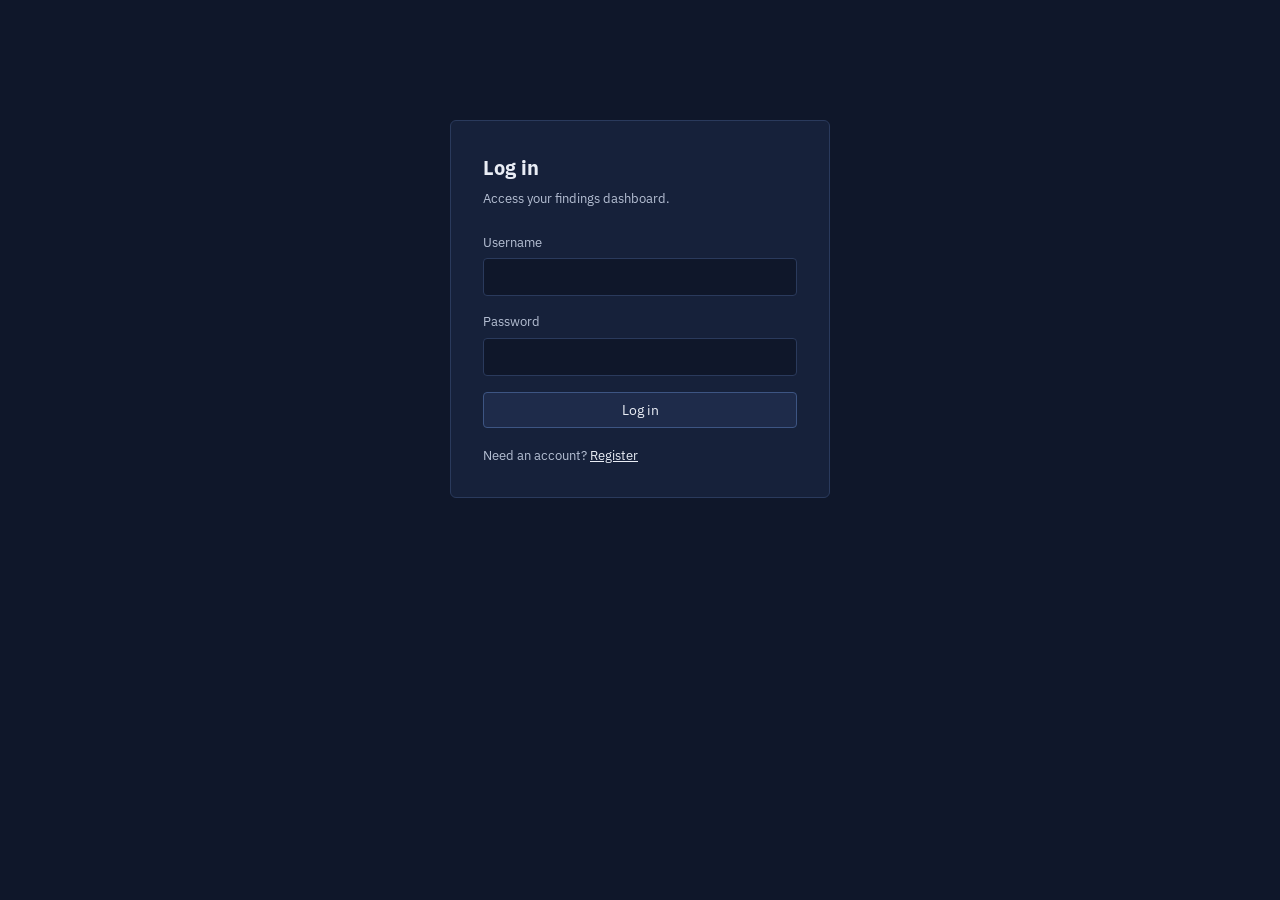
==== src/main/webapp/index.html @ 3035bae6 "Add minimal frontend dashboard; fix LocalDate serialization with jackson-datatype-jsr310" ====
<!DOCTYPE html>
<html lang="en">
<head>
<meta charset="UTF-8">
<meta name="viewport" content="width=device-width, initial-scale=1.0">
<title>VulnTrack</title>
<link rel="preconnect" href="https://fonts.googleapis.com">
<link rel="preconnect" href="https://fonts.gstatic.com" crossorigin>
<link href="https://fonts.googleapis.com/css2?family=IBM+Plex+Sans:wght@400;500;600&family=IBM+Plex+Mono:wght@500&display=swap" rel="stylesheet">
<style>
  :root {
    --navy-950: #0f172a;
    --navy-900: #16213a;
    --navy-800: #1e2b4a;
    --slate-300: #b6c0d4;
    --slate-100: #e9edf5;
    --sev-critical: #d64545;
    --sev-high: #e08a3c;
    --sev-medium: #d6b03c;
    --sev-low: #4a90c4;
    --status-open: #d64545;
    --status-remediated: #4a9d6b;
    --status-accepted: #8a8fa3;
    --border: #2a3a5c;
  }

  * { box-sizing: border-box; }

  body {
    margin: 0;
    background: var(--navy-950);
    color: var(--slate-100);
    font-family: 'IBM Plex Sans', system-ui, sans-serif;
    font-size: 15px;
    line-height: 1.5;
    min-height: 100vh;
  }

  .mono { font-family: 'IBM Plex Mono', monospace; }

  header.topbar {
    display: flex;
    align-items: center;
    justify-content: space-between;
    padding: 18px 28px;
    border-bottom: 1px solid var(--border);
  }

  .brand {
    font-weight: 600;
    font-size: 17px;
    letter-spacing: 0.01em;
  }

  .brand span { color: var(--slate-300); font-weight: 400; }

  .session-info {
    display: flex;
    align-items: center;
    gap: 14px;
    font-size: 13px;
    color: var(--slate-300);
  }

  .role-pill {
    padding: 3px 9px;
    border-radius: 3px;
    border: 1px solid var(--border);
    font-size: 12px;
  }

  button {
    font-family: inherit;
    font-size: 14px;
    cursor: pointer;
    border-radius: 4px;
    border: 1px solid var(--border);
    background: var(--navy-800);
    color: var(--slate-100);
    padding: 8px 16px;
    transition: border-color 0.15s ease;
  }

  button:hover { border-color: var(--slate-300); }
  button:focus-visible, input:focus-visible, a:focus-visible {
    outline: 2px solid var(--slate-300);
    outline-offset: 2px;
  }

  button.primary {
    background: var(--navy-800);
    border-color: #3d5583;
  }

  main { max-width: 980px; margin: 0 auto; padding: 40px 28px; }

  /* --- Auth screen --- */
  .auth-wrap {
    max-width: 380px;
    margin: 80px auto 0;
    padding: 32px;
    background: var(--navy-900);
    border: 1px solid var(--border);
    border-radius: 6px;
  }

  .auth-wrap h1 { font-size: 20px; margin: 0 0 6px; }
  .auth-wrap p.sub { color: var(--slate-300); font-size: 13px; margin: 0 0 24px; }

  label {
    display: block;
    font-size: 13px;
    color: var(--slate-300);
    margin-bottom: 6px;
  }

  input {
    width: 100%;
    padding: 9px 11px;
    margin-bottom: 16px;
    background: var(--navy-950);
    border: 1px solid var(--border);
    border-radius: 4px;
    color: var(--slate-100);
    font-family: inherit;
    font-size: 14px;
  }

  .auth-toggle {
    margin-top: 18px;
    font-size: 13px;
    color: var(--slate-300);
  }

  .auth-toggle a { color: var(--slate-100); cursor: pointer; text-decoration: underline; }

  .error-msg {
    background: rgba(214, 69, 69, 0.12);
    border: 1px solid rgba(214, 69, 69, 0.4);
    color: #f0a8a8;
    padding: 9px 12px;
    border-radius: 4px;
    font-size: 13px;
    margin-bottom: 16px;
  }

  /* --- Dashboard --- */
  .dash-head {
    display: flex;
    align-items: baseline;
    justify-content: space-between;
    margin-bottom: 20px;
  }

  .dash-head h1 { font-size: 19px; margin: 0; }
  .dash-head .count { color: var(--slate-300); font-size: 13px; }

  table { width: 100%; border-collapse: collapse; }

  th {
    text-align: left;
    font-weight: 500;
    font-size: 12px;
    color: var(--slate-300);
    padding: 0 12px 10px;
    border-bottom: 1px solid var(--border);
  }

  td {
    padding: 13px 12px;
    border-bottom: 1px solid var(--border);
    font-size: 14px;
    vertical-align: middle;
  }

  tr:last-child td { border-bottom: none; }

  .badge {
    display: inline-block;
    padding: 2px 9px;
    border-radius: 3px;
    font-size: 12px;
    font-weight: 500;
    border: 1px solid transparent;
  }

  .sev-CRITICAL, .sev-critical { background: rgba(214,69,69,0.15); color: var(--sev-critical); border-color: rgba(214,69,69,0.35); }
  .sev-HIGH, .sev-high { background: rgba(224,138,60,0.15); color: var(--sev-high); border-color: rgba(224,138,60,0.35); }
  .sev-MEDIUM, .sev-medium { background: rgba(214,176,60,0.15); color: var(--sev-medium); border-color: rgba(214,176,60,0.35); }
  .sev-LOW, .sev-low { background: rgba(74,144,196,0.15); color: var(--sev-low); border-color: rgba(74,144,196,0.35); }

  .st-OPEN { color: var(--status-open); }
  .st-REMEDIATED { color: var(--status-remediated); }
  .st-ACCEPTED_RISK, .st-ACCEPTED { color: var(--status-accepted); }

  .empty-state {
    text-align: center;
    padding: 60px 20px;
    color: var(--slate-300);
    border: 1px dashed var(--border);
    border-radius: 6px;
  }

  .empty-state p:first-child { color: var(--slate-100); font-size: 15px; margin-bottom: 6px; }

  [hidden] { display: none !important; }
</style>
</head>
<body>

<header class="topbar" id="topbar" hidden>
  <div class="brand">VulnTrack <span>/ asset &amp; vulnerability tracker</span></div>
  <div class="session-info">
    <span id="userLabel"></span>
    <span class="role-pill" id="roleLabel"></span>
    <button id="logoutBtn">Log out</button>
  </div>
</header>

<main>
  <!-- Auth screen -->
  <div class="auth-wrap" id="authScreen">
    <h1 id="authTitle">Log in</h1>
    <p class="sub" id="authSub">Access your findings dashboard.</p>

    <div class="error-msg" id="authError" hidden></div>

    <form id="authForm">
      <label for="username">Username</label>
      <input type="text" id="username" autocomplete="username" required>

      <label for="password">Password</label>
      <input type="password" id="password" autocomplete="current-password" required>

      <button type="submit" class="primary" id="authSubmit" style="width:100%">Log in</button>
    </form>

    <div class="auth-toggle" id="authToggle">
      Need an account? <a id="toggleLink">Register</a>
    </div>
  </div>

  <!-- Dashboard -->
  <div id="dashboard" hidden>
    <div class="dash-head">
      <h1>Findings</h1>
      <span class="count" id="findingsCount"></span>
    </div>
    <div id="findingsContainer"></div>
  </div>
</main>

<script>
  const API = '/vulntrack/api';
  let token = sessionStorage.getItem('vulntrack_token');
  let mode = 'login'; // or 'register'

  const authScreen = document.getElementById('authScreen');
  const dashboard = document.getElementById('dashboard');
  const topbar = document.getElementById('topbar');
  const authForm = document.getElementById('authForm');
  const authError = document.getElementById('authError');
  const authTitle = document.getElementById('authTitle');
  const authSub = document.getElementById('authSub');
  const authSubmit = document.getElementById('authSubmit');
  const toggleLink = document.getElementById('toggleLink');
  const authToggle = document.getElementById('authToggle');

  function decodeRole(jwt) {
    try {
      const payload = JSON.parse(atob(jwt.split('.')[1]));
      return { username: payload.sub, role: payload.role };
    } catch (e) {
      return { username: '', role: '' };
    }
  }

  function showError(msg) {
    authError.textContent = msg;
    authError.hidden = false;
  }

  function setMode(next) {
    mode = next;
    authError.hidden = true;
    authForm.reset();
    if (mode === 'login') {
      authTitle.textContent = 'Log in';
      authSub.textContent = 'Access your findings dashboard.';
      authSubmit.textContent = 'Log in';
      authToggle.innerHTML = 'Need an account? <a id="toggleLink">Register</a>';
    } else {
      authTitle.textContent = 'Register';
      authSub.textContent = 'Create an analyst account.';
      authSubmit.textContent = 'Create account';
      authToggle.innerHTML = 'Already have an account? <a id="toggleLink">Log in</a>';
    }
    document.getElementById('toggleLink').addEventListener('click', () => setMode(mode === 'login' ? 'register' : 'login'));
  }
  toggleLink.addEventListener('click', () => setMode('register'));

  authForm.addEventListener('submit', async (e) => {
    e.preventDefault();
    authError.hidden = true;
    const username = document.getElementById('username').value.trim();
    const password = document.getElementById('password').value;

    try {
      if (mode === 'register') {
        const res = await fetch(`${API}/auth/register`, {
          method: 'POST',
          headers: { 'Content-Type': 'application/json' },
          body: JSON.stringify({ username, password, role: 'ANALYST' })
        });
        if (!res.ok) { showError('Could not create that account. Try a different username.'); return; }
        setMode('login');
        showError('Account created — log in below.');
        authError.style.color = '#a8d0b8';
        return;
      }

      const res = await fetch(`${API}/auth/login`, {
        method: 'POST',
        headers: { 'Content-Type': 'application/json' },
        body: JSON.stringify({ username, password })
      });
      if (!res.ok) { showError('Incorrect username or password.'); return; }
      const data = await res.json();
      token = data.token;
      sessionStorage.setItem('vulntrack_token', token);
      enterDashboard();
    } catch (err) {
      showError('Could not reach the server. Is the API running?');
    }
  });

  document.getElementById('logoutBtn').addEventListener('click', () => {
    sessionStorage.removeItem('vulntrack_token');
    token = null;
    dashboard.hidden = true;
    topbar.hidden = true;
    authScreen.hidden = false;
    setMode('login');
  });

  function severityBadge(sev) {
    if (!sev) return '';
    return `<span class="badge sev-${sev}">${sev}</span>`;
  }

  function statusLabel(st) {
    if (!st) return '';
    return `<span class="st-${st}">${st.replace('_', ' ')}</span>`;
  }

  async function loadFindings() {
    const container = document.getElementById('findingsContainer');
    const countEl = document.getElementById('findingsCount');
    try {
      const res = await fetch(`${API}/findings`, {
        headers: { 'Authorization': `Bearer ${token}` }
      });
      if (res.status === 401) { logoutSilently(); return; }
      const findings = await res.json();
      countEl.textContent = `${findings.length} total`;

      if (findings.length === 0) {
        container.innerHTML = `
          <div class="empty-state">
            <p>No findings yet</p>
            <p>Findings created via the API will appear here.</p>
          </div>`;
        return;
      }

      const rows = findings.map(f => `
        <tr>
          <td>${f.asset ? f.asset.hostname : '—'}</td>
          <td class="mono">${f.vulnerability ? f.vulnerability.cveId : '—'}</td>
          <td>${severityBadge(f.vulnerability ? f.vulnerability.severity : null)}</td>
          <td>${statusLabel(f.status)}</td>
          <td>${f.remediationDeadline || '—'}</td>
          <td>${f.assignedUser ? f.assignedUser.username : 'Unassigned'}</td>
        </tr>
      `).join('');

      container.innerHTML = `
        <table>
          <thead>
            <tr>
              <th>Asset</th>
              <th>CVE</th>
              <th>Severity</th>
              <th>Status</th>
              <th>Deadline</th>
              <th>Assigned to</th>
            </tr>
          </thead>
          <tbody>${rows}</tbody>
        </table>`;
    } catch (err) {
      container.innerHTML = `<div class="empty-state"><p>Could not load findings</p><p>Check that the API is reachable.</p></div>`;
    }
  }

  function logoutSilently() {
    sessionStorage.removeItem('vulntrack_token');
    token = null;
    dashboard.hidden = true;
    topbar.hidden = true;
    authScreen.hidden = false;
    setMode('login');
  }

  function enterDashboard() {
    const { username, role } = decodeRole(token);
    document.getElementById('userLabel').textContent = username;
    document.getElementById('roleLabel').textContent = role;
    authScreen.hidden = true;
    topbar.hidden = false;
    dashboard.hidden = false;
    loadFindings();
  }

  setMode('login');
  if (token) enterDashboard();
</script>

</body>
</html>
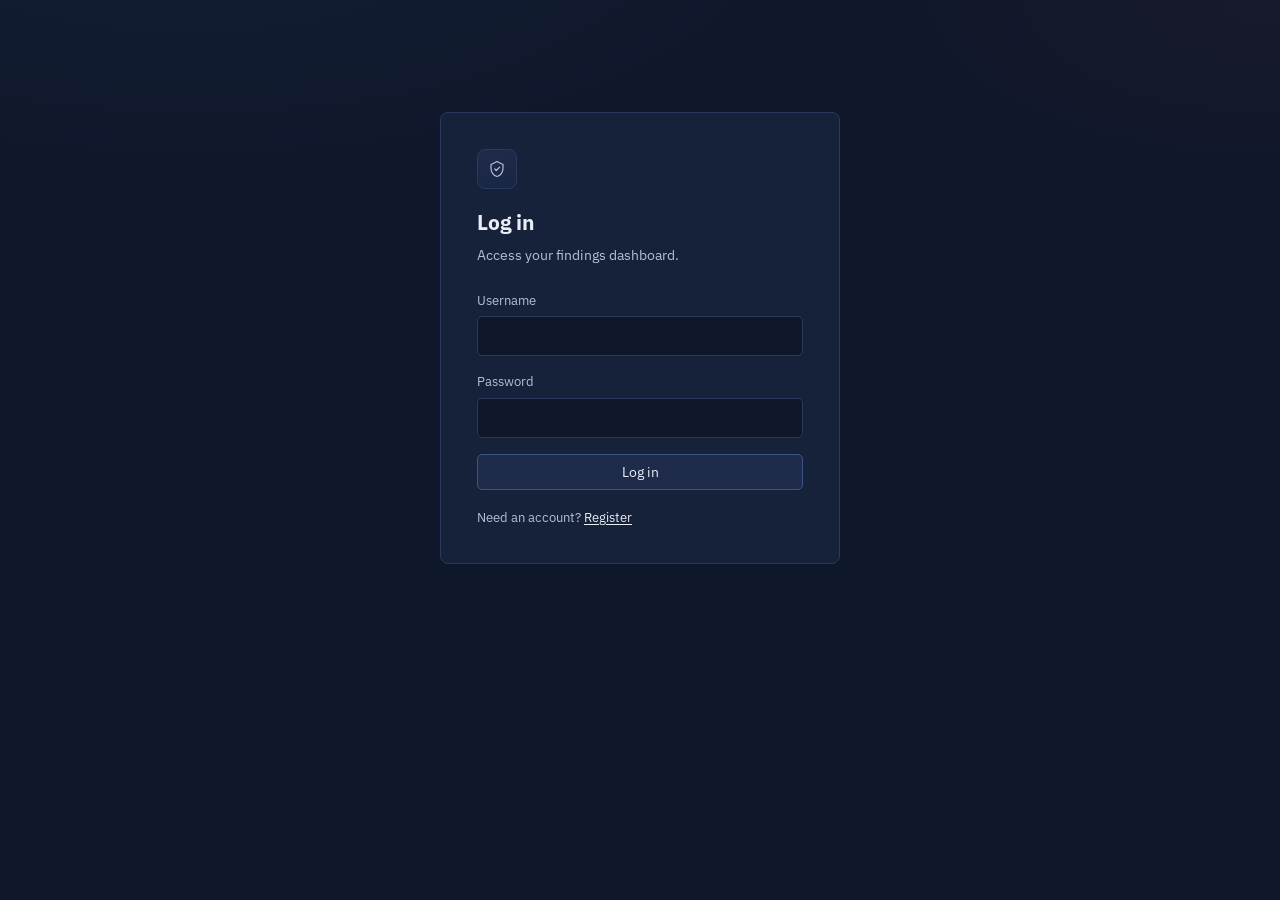
==== commit f77ec761: "Polish frontend: severity stats, sortable table, skeleton loading, refined auth screen" ====
--- a/src/main/webapp/index.html
+++ b/src/main/webapp/index.html
@@ -6,34 +6,45 @@
 <title>VulnTrack</title>
 <link rel="preconnect" href="https://fonts.googleapis.com">
 <link rel="preconnect" href="https://fonts.gstatic.com" crossorigin>
-<link href="https://fonts.googleapis.com/css2?family=IBM+Plex+Sans:wght@400;500;600&family=IBM+Plex+Mono:wght@500&display=swap" rel="stylesheet">
+<link href="https://fonts.googleapis.com/css2?family=IBM+Plex+Sans:wght@400;500;600;700&family=IBM+Plex+Mono:wght@500&display=swap" rel="stylesheet">
 <style>
   :root {
     --navy-950: #0f172a;
     --navy-900: #16213a;
+    --navy-850: #192544;
     --navy-800: #1e2b4a;
     --slate-300: #b6c0d4;
     --slate-100: #e9edf5;
-    --sev-critical: #d64545;
+    --sev-critical: #e0555a;
     --sev-high: #e08a3c;
     --sev-medium: #d6b03c;
     --sev-low: #4a90c4;
-    --status-open: #d64545;
+    --status-open: #e0555a;
     --status-remediated: #4a9d6b;
     --status-accepted: #8a8fa3;
     --border: #2a3a5c;
+    --border-soft: #22304f;
+    --focus: #6ea8e0;
   }
 
   * { box-sizing: border-box; }
+
+  @media (prefers-reduced-motion: reduce) {
+    *, *::before, *::after { animation-duration: 0.001ms !important; transition-duration: 0.001ms !important; }
+  }
 
   body {
     margin: 0;
     background: var(--navy-950);
+    background-image:
+      radial-gradient(1200px 500px at 15% -10%, rgba(74,144,196,0.06), transparent 60%),
+      radial-gradient(900px 400px at 100% 0%, rgba(224,85,90,0.04), transparent 55%);
     color: var(--slate-100);
     font-family: 'IBM Plex Sans', system-ui, sans-serif;
     font-size: 15px;
     line-height: 1.5;
     min-height: 100vh;
+    -webkit-font-smoothing: antialiased;
   }
 
   .mono { font-family: 'IBM Plex Mono', monospace; }
@@ -42,118 +53,160 @@
     display: flex;
     align-items: center;
     justify-content: space-between;
-    padding: 18px 28px;
-    border-bottom: 1px solid var(--border);
-  }
-
-  .brand {
-    font-weight: 600;
-    font-size: 17px;
-    letter-spacing: 0.01em;
-  }
-
-  .brand span { color: var(--slate-300); font-weight: 400; }
-
-  .session-info {
-    display: flex;
-    align-items: center;
-    gap: 14px;
-    font-size: 13px;
-    color: var(--slate-300);
-  }
+    padding: 16px 28px;
+    border-bottom: 1px solid var(--border-soft);
+    backdrop-filter: blur(6px);
+  }
+
+  .brand { display: flex; align-items: center; gap: 10px; }
+  .brand-mark {
+    width: 26px; height: 26px;
+    display: flex; align-items: center; justify-content: center;
+    border-radius: 6px;
+    background: linear-gradient(160deg, var(--navy-800), var(--navy-850));
+    border: 1px solid var(--border);
+  }
+  .brand-name { font-weight: 700; font-size: 16px; letter-spacing: -0.01em; }
+  .brand-sub { color: var(--slate-300); font-weight: 400; font-size: 13px; margin-left: 8px; }
+
+  .session-info { display: flex; align-items: center; gap: 14px; font-size: 13px; color: var(--slate-300); }
 
   .role-pill {
     padding: 3px 9px;
     border-radius: 3px;
     border: 1px solid var(--border);
-    font-size: 12px;
+    font-size: 11.5px;
+    letter-spacing: 0.02em;
+    color: var(--slate-300);
   }
 
   button {
     font-family: inherit;
     font-size: 14px;
     cursor: pointer;
-    border-radius: 4px;
+    border-radius: 5px;
     border: 1px solid var(--border);
     background: var(--navy-800);
     color: var(--slate-100);
     padding: 8px 16px;
-    transition: border-color 0.15s ease;
-  }
-
-  button:hover { border-color: var(--slate-300); }
-  button:focus-visible, input:focus-visible, a:focus-visible {
-    outline: 2px solid var(--slate-300);
+    transition: border-color 0.15s ease, transform 0.08s ease, background 0.15s ease;
+  }
+
+  button:hover { border-color: #3d5583; background: var(--navy-850); }
+  button:active { transform: scale(0.98); }
+  button:disabled { opacity: 0.55; cursor: default; transform: none; }
+
+  button:focus-visible, input:focus-visible, a:focus-visible, th.sortable:focus-visible {
+    outline: 2px solid var(--focus);
     outline-offset: 2px;
   }
 
-  button.primary {
-    background: var(--navy-800);
-    border-color: #3d5583;
-  }
-
-  main { max-width: 980px; margin: 0 auto; padding: 40px 28px; }
+  button.primary { background: var(--navy-800); border-color: #3d5583; }
+  button.icon-btn {
+    padding: 7px 10px;
+    display: inline-flex;
+    align-items: center;
+    gap: 6px;
+  }
+
+  main { max-width: 1040px; margin: 0 auto; padding: 40px 28px 80px; }
 
   /* --- Auth screen --- */
   .auth-wrap {
-    max-width: 380px;
-    margin: 80px auto 0;
-    padding: 32px;
+    max-width: 400px;
+    margin: 72px auto 0;
+    padding: 36px;
     background: var(--navy-900);
     border: 1px solid var(--border);
-    border-radius: 6px;
-  }
-
-  .auth-wrap h1 { font-size: 20px; margin: 0 0 6px; }
-  .auth-wrap p.sub { color: var(--slate-300); font-size: 13px; margin: 0 0 24px; }
-
-  label {
-    display: block;
-    font-size: 13px;
-    color: var(--slate-300);
-    margin-bottom: 6px;
-  }
+    border-radius: 8px;
+    animation: rise-in 0.4s ease both;
+  }
+
+  @keyframes rise-in {
+    from { opacity: 0; transform: translateY(8px); }
+    to { opacity: 1; transform: translateY(0); }
+  }
+
+  .auth-icon {
+    width: 40px; height: 40px;
+    border-radius: 8px;
+    background: linear-gradient(160deg, var(--navy-800), var(--navy-850));
+    border: 1px solid var(--border);
+    display: flex; align-items: center; justify-content: center;
+    margin-bottom: 18px;
+  }
+
+  .auth-wrap h1 { font-size: 21px; margin: 0 0 6px; letter-spacing: -0.01em; }
+  .auth-wrap p.sub { color: var(--slate-300); font-size: 13.5px; margin: 0 0 26px; }
+
+  label { display: block; font-size: 13px; color: var(--slate-300); margin-bottom: 6px; }
 
   input {
     width: 100%;
-    padding: 9px 11px;
+    padding: 10px 12px;
     margin-bottom: 16px;
     background: var(--navy-950);
     border: 1px solid var(--border);
-    border-radius: 4px;
+    border-radius: 5px;
     color: var(--slate-100);
     font-family: inherit;
     font-size: 14px;
-  }
-
-  .auth-toggle {
-    margin-top: 18px;
-    font-size: 13px;
-    color: var(--slate-300);
-  }
-
-  .auth-toggle a { color: var(--slate-100); cursor: pointer; text-decoration: underline; }
-
-  .error-msg {
-    background: rgba(214, 69, 69, 0.12);
-    border: 1px solid rgba(214, 69, 69, 0.4);
-    color: #f0a8a8;
-    padding: 9px 12px;
-    border-radius: 4px;
+    transition: border-color 0.15s ease;
+  }
+  input:focus { border-color: var(--focus); outline: none; }
+
+  .auth-toggle { margin-top: 18px; font-size: 13px; color: var(--slate-300); }
+  .auth-toggle a { color: var(--slate-100); cursor: pointer; text-decoration: underline; text-underline-offset: 2px; }
+
+  .banner {
+    padding: 10px 13px;
+    border-radius: 5px;
     font-size: 13px;
     margin-bottom: 16px;
-  }
+    border: 1px solid transparent;
+  }
+  .banner.error { background: rgba(224,85,90,0.1); border-color: rgba(224,85,90,0.35); color: #f2a5a8; }
+  .banner.success { background: rgba(74,157,107,0.1); border-color: rgba(74,157,107,0.35); color: #a8d6b8; }
 
   /* --- Dashboard --- */
+  #dashboard { animation: rise-in 0.35s ease both; }
+
   .dash-head {
     display: flex;
-    align-items: baseline;
+    align-items: flex-end;
     justify-content: space-between;
-    margin-bottom: 20px;
-  }
-
-  .dash-head h1 { font-size: 19px; margin: 0; }
-  .dash-head .count { color: var(--slate-300); font-size: 13px; }
+    margin-bottom: 22px;
+    flex-wrap: wrap;
+    gap: 12px;
+  }
+  .dash-head h1 { font-size: 20px; margin: 0; letter-spacing: -0.01em; }
+  .dash-head .sub { color: var(--slate-300); font-size: 13px; margin-top: 3px; }
+  .dash-actions { display: flex; align-items: center; gap: 10px; }
+  .last-updated { font-size: 12px; color: var(--slate-300); }
+
+  /* Stats row */
+  .stats-row {
+    display: grid;
+    grid-template-columns: repeat(5, 1fr);
+    gap: 10px;
+    margin-bottom: 24px;
+  }
+  @media (max-width: 720px) {
+    .stats-row { grid-template-columns: repeat(2, 1fr); }
+  }
+  .stat-card {
+    background: var(--navy-900);
+    border: 1px solid var(--border-soft);
+    border-radius: 7px;
+    padding: 14px 16px;
+  }
+  .stat-card .num { font-size: 22px; font-weight: 700; letter-spacing: -0.01em; line-height: 1; }
+  .stat-card .lbl { font-size: 12px; color: var(--slate-300); margin-top: 6px; }
+  .stat-card.stat-total .num { color: var(--slate-100); }
+  .stat-card.stat-critical .num { color: var(--sev-critical); }
+  .stat-card.stat-high .num { color: var(--sev-high); }
+  .stat-card.stat-medium .num { color: var(--sev-medium); }
+  .stat-card.stat-low .num { color: var(--sev-low); }
 
   table { width: 100%; border-collapse: collapse; }
 
@@ -164,44 +217,64 @@
     color: var(--slate-300);
     padding: 0 12px 10px;
     border-bottom: 1px solid var(--border);
-  }
+    user-select: none;
+  }
+  th.sortable { cursor: pointer; }
+  th.sortable:hover { color: var(--slate-100); }
+  th .sort-arrow { margin-left: 4px; opacity: 0.6; font-size: 10px; }
 
   td {
     padding: 13px 12px;
-    border-bottom: 1px solid var(--border);
+    border-bottom: 1px solid var(--border-soft);
     font-size: 14px;
     vertical-align: middle;
   }
-
   tr:last-child td { border-bottom: none; }
+  tbody tr { transition: background 0.12s ease; }
+  tbody tr:hover { background: rgba(255,255,255,0.02); }
 
   .badge {
     display: inline-block;
     padding: 2px 9px;
     border-radius: 3px;
-    font-size: 12px;
-    font-weight: 500;
+    font-size: 11.5px;
+    font-weight: 600;
+    letter-spacing: 0.02em;
     border: 1px solid transparent;
   }
 
-  .sev-CRITICAL, .sev-critical { background: rgba(214,69,69,0.15); color: var(--sev-critical); border-color: rgba(214,69,69,0.35); }
-  .sev-HIGH, .sev-high { background: rgba(224,138,60,0.15); color: var(--sev-high); border-color: rgba(224,138,60,0.35); }
-  .sev-MEDIUM, .sev-medium { background: rgba(214,176,60,0.15); color: var(--sev-medium); border-color: rgba(214,176,60,0.35); }
-  .sev-LOW, .sev-low { background: rgba(74,144,196,0.15); color: var(--sev-low); border-color: rgba(74,144,196,0.35); }
-
-  .st-OPEN { color: var(--status-open); }
-  .st-REMEDIATED { color: var(--status-remediated); }
-  .st-ACCEPTED_RISK, .st-ACCEPTED { color: var(--status-accepted); }
+  .sev-CRITICAL, .sev-critical { background: rgba(224,85,90,0.14); color: var(--sev-critical); border-color: rgba(224,85,90,0.3); }
+  .sev-HIGH, .sev-high { background: rgba(224,138,60,0.14); color: var(--sev-high); border-color: rgba(224,138,60,0.3); }
+  .sev-MEDIUM, .sev-medium { background: rgba(214,176,60,0.14); color: var(--sev-medium); border-color: rgba(214,176,60,0.3); }
+  .sev-LOW, .sev-low { background: rgba(74,144,196,0.14); color: var(--sev-low); border-color: rgba(74,144,196,0.3); }
+
+  .st-OPEN { color: var(--status-open); font-weight: 500; }
+  .st-REMEDIATED { color: var(--status-remediated); font-weight: 500; }
+  .st-ACCEPTED_RISK, .st-ACCEPTED { color: var(--status-accepted); font-weight: 500; }
 
   .empty-state {
     text-align: center;
-    padding: 60px 20px;
+    padding: 64px 20px;
     color: var(--slate-300);
     border: 1px dashed var(--border);
-    border-radius: 6px;
-  }
-
-  .empty-state p:first-child { color: var(--slate-100); font-size: 15px; margin-bottom: 6px; }
+    border-radius: 8px;
+  }
+  .empty-state .glyph { font-size: 22px; margin-bottom: 10px; opacity: 0.6; }
+  .empty-state p:first-of-type { color: var(--slate-100); font-size: 15px; margin-bottom: 6px; font-weight: 500; }
+
+  /* Skeleton loading */
+  .skeleton-row td { padding: 14px 12px; }
+  .skeleton-bar {
+    height: 14px;
+    border-radius: 4px;
+    background: linear-gradient(90deg, var(--navy-850) 0%, var(--navy-800) 50%, var(--navy-850) 100%);
+    background-size: 200% 100%;
+    animation: shimmer 1.4s ease-in-out infinite;
+  }
+  @keyframes shimmer {
+    0% { background-position: 200% 0; }
+    100% { background-position: -200% 0; }
+  }
 
   [hidden] { display: none !important; }
 </style>
@@ -209,7 +282,16 @@
 <body>
 
 <header class="topbar" id="topbar" hidden>
-  <div class="brand">VulnTrack <span>/ asset &amp; vulnerability tracker</span></div>
+  <div class="brand">
+    <div class="brand-mark">
+      <svg width="14" height="14" viewBox="0 0 24 24" fill="none" xmlns="http://www.w3.org/2000/svg">
+        <path d="M12 2L4 6V11C4 16.5 7.4 21.2 12 22C16.6 21.2 20 16.5 20 11V6L12 2Z" stroke="#b6c0d4" stroke-width="1.6" stroke-linejoin="round"/>
+        <path d="M9 12L11 14L15.5 9.5" stroke="#b6c0d4" stroke-width="1.6" stroke-linecap="round" stroke-linejoin="round"/>
+      </svg>
+    </div>
+    <span class="brand-name">VulnTrack</span>
+    <span class="brand-sub">asset &amp; vulnerability tracker</span>
+  </div>
   <div class="session-info">
     <span id="userLabel"></span>
     <span class="role-pill" id="roleLabel"></span>
@@ -220,10 +302,16 @@
 <main>
   <!-- Auth screen -->
   <div class="auth-wrap" id="authScreen">
+    <div class="auth-icon">
+      <svg width="18" height="18" viewBox="0 0 24 24" fill="none" xmlns="http://www.w3.org/2000/svg">
+        <path d="M12 2L4 6V11C4 16.5 7.4 21.2 12 22C16.6 21.2 20 16.5 20 11V6L12 2Z" stroke="#b6c0d4" stroke-width="1.6" stroke-linejoin="round"/>
+        <path d="M9 12L11 14L15.5 9.5" stroke="#b6c0d4" stroke-width="1.6" stroke-linecap="round" stroke-linejoin="round"/>
+      </svg>
+    </div>
     <h1 id="authTitle">Log in</h1>
     <p class="sub" id="authSub">Access your findings dashboard.</p>
 
-    <div class="error-msg" id="authError" hidden></div>
+    <div class="banner error" id="authError" hidden></div>
 
     <form id="authForm">
       <label for="username">Username</label>
@@ -243,9 +331,47 @@
   <!-- Dashboard -->
   <div id="dashboard" hidden>
     <div class="dash-head">
-      <h1>Findings</h1>
-      <span class="count" id="findingsCount"></span>
+      <div>
+        <h1>Findings</h1>
+        <div class="sub" id="findingsSub">Open vulnerabilities across tracked assets</div>
+      </div>
+      <div class="dash-actions">
+        <span class="last-updated" id="lastUpdated"></span>
+        <button class="icon-btn" id="refreshBtn" title="Refresh">
+          <svg width="14" height="14" viewBox="0 0 24 24" fill="none" xmlns="http://www.w3.org/2000/svg">
+            <path d="M4 4V9H9" stroke="currentColor" stroke-width="1.8" stroke-linecap="round" stroke-linejoin="round"/>
+            <path d="M20 20V15H15" stroke="currentColor" stroke-width="1.8" stroke-linecap="round" stroke-linejoin="round"/>
+            <path d="M5.5 9C6.9 6 9.7 4 13 4C17.4 4 21 7.6 21 12" stroke="currentColor" stroke-width="1.8" stroke-linecap="round"/>
+            <path d="M18.5 15C17.1 18 14.3 20 11 20C6.6 20 3 16.4 3 12" stroke="currentColor" stroke-width="1.8" stroke-linecap="round"/>
+          </svg>
+          Refresh
+        </button>
+      </div>
     </div>
+
+    <div class="stats-row" id="statsRow" hidden>
+      <div class="stat-card stat-total">
+        <div class="num" id="statTotal">0</div>
+        <div class="lbl">Total findings</div>
+      </div>
+      <div class="stat-card stat-critical">
+        <div class="num" id="statCritical">0</div>
+        <div class="lbl">Critical</div>
+      </div>
+      <div class="stat-card stat-high">
+        <div class="num" id="statHigh">0</div>
+        <div class="lbl">High</div>
+      </div>
+      <div class="stat-card stat-medium">
+        <div class="num" id="statMedium">0</div>
+        <div class="lbl">Medium</div>
+      </div>
+      <div class="stat-card stat-low">
+        <div class="num" id="statLow">0</div>
+        <div class="lbl">Low</div>
+      </div>
+    </div>
+
     <div id="findingsContainer"></div>
   </div>
 </main>
@@ -253,7 +379,10 @@
 <script>
   const API = '/vulntrack/api';
   let token = sessionStorage.getItem('vulntrack_token');
-  let mode = 'login'; // or 'register'
+  let mode = 'login';
+  let currentFindings = [];
+  let sortKey = null;
+  let sortDir = 1;
 
   const authScreen = document.getElementById('authScreen');
   const dashboard = document.getElementById('dashboard');
@@ -263,8 +392,8 @@
   const authTitle = document.getElementById('authTitle');
   const authSub = document.getElementById('authSub');
   const authSubmit = document.getElementById('authSubmit');
-  const toggleLink = document.getElementById('toggleLink');
   const authToggle = document.getElementById('authToggle');
+  const statsRow = document.getElementById('statsRow');
 
   function decodeRole(jwt) {
     try {
@@ -275,8 +404,9 @@
     }
   }
 
-  function showError(msg) {
+  function showBanner(msg, type) {
     authError.textContent = msg;
+    authError.className = 'banner ' + (type || 'error');
     authError.hidden = false;
   }
 
@@ -297,13 +427,14 @@
     }
     document.getElementById('toggleLink').addEventListener('click', () => setMode(mode === 'login' ? 'register' : 'login'));
   }
-  toggleLink.addEventListener('click', () => setMode('register'));
+  document.getElementById('toggleLink').addEventListener('click', () => setMode('register'));
 
   authForm.addEventListener('submit', async (e) => {
     e.preventDefault();
     authError.hidden = true;
     const username = document.getElementById('username').value.trim();
     const password = document.getElementById('password').value;
+    authSubmit.disabled = true;
 
     try {
       if (mode === 'register') {
@@ -312,10 +443,10 @@
           headers: { 'Content-Type': 'application/json' },
           body: JSON.stringify({ username, password, role: 'ANALYST' })
         });
-        if (!res.ok) { showError('Could not create that account. Try a different username.'); return; }
+        if (!res.ok) { showBanner('Could not create that account. Try a different username.', 'error'); authSubmit.disabled = false; return; }
         setMode('login');
-        showError('Account created — log in below.');
-        authError.style.color = '#a8d0b8';
+        showBanner('Account created — log in below.', 'success');
+        authSubmit.disabled = false;
         return;
       }
 
@@ -324,24 +455,19 @@
         headers: { 'Content-Type': 'application/json' },
         body: JSON.stringify({ username, password })
       });
-      if (!res.ok) { showError('Incorrect username or password.'); return; }
+      if (!res.ok) { showBanner('Incorrect username or password.', 'error'); authSubmit.disabled = false; return; }
       const data = await res.json();
       token = data.token;
       sessionStorage.setItem('vulntrack_token', token);
       enterDashboard();
     } catch (err) {
-      showError('Could not reach the server. Is the API running?');
+      showBanner('Could not reach the server. Is the API running?', 'error');
+      authSubmit.disabled = false;
     }
   });
 
-  document.getElementById('logoutBtn').addEventListener('click', () => {
-    sessionStorage.removeItem('vulntrack_token');
-    token = null;
-    dashboard.hidden = true;
-    topbar.hidden = true;
-    authScreen.hidden = false;
-    setMode('login');
-  });
+  document.getElementById('logoutBtn').addEventListener('click', logoutSilently);
+  document.getElementById('refreshBtn').addEventListener('click', () => loadFindings());
 
   function severityBadge(sev) {
     if (!sev) return '';
@@ -353,53 +479,137 @@
     return `<span class="st-${st}">${st.replace('_', ' ')}</span>`;
   }
 
+  function updateStats(findings) {
+    const counts = { CRITICAL: 0, HIGH: 0, MEDIUM: 0, LOW: 0 };
+    findings.forEach(f => {
+      const sev = f.vulnerability ? f.vulnerability.severity : null;
+      if (sev && counts.hasOwnProperty(sev)) counts[sev]++;
+    });
+    document.getElementById('statTotal').textContent = findings.length;
+    document.getElementById('statCritical').textContent = counts.CRITICAL;
+    document.getElementById('statHigh').textContent = counts.HIGH;
+    document.getElementById('statMedium').textContent = counts.MEDIUM;
+    document.getElementById('statLow').textContent = counts.LOW;
+  }
+
+  const sevRank = { CRITICAL: 4, HIGH: 3, MEDIUM: 2, LOW: 1 };
+
+  function sortFindings(findings) {
+    if (!sortKey) return findings;
+    const sorted = [...findings].sort((a, b) => {
+      let av, bv;
+      if (sortKey === 'asset') { av = a.asset ? a.asset.hostname : ''; bv = b.asset ? b.asset.hostname : ''; }
+      else if (sortKey === 'cve') { av = a.vulnerability ? a.vulnerability.cveId : ''; bv = b.vulnerability ? b.vulnerability.cveId : ''; }
+      else if (sortKey === 'severity') { av = sevRank[a.vulnerability ? a.vulnerability.severity : ''] || 0; bv = sevRank[b.vulnerability ? b.vulnerability.severity : ''] || 0; }
+      else if (sortKey === 'status') { av = a.status || ''; bv = b.status || ''; }
+      else if (sortKey === 'deadline') { av = a.remediationDeadline || ''; bv = b.remediationDeadline || ''; }
+      else { av = ''; bv = ''; }
+      if (av < bv) return -1 * sortDir;
+      if (av > bv) return 1 * sortDir;
+      return 0;
+    });
+    return sorted;
+  }
+
+  function renderTable() {
+    const container = document.getElementById('findingsContainer');
+    const findings = sortFindings(currentFindings);
+
+    const arrow = (key) => sortKey === key ? `<span class="sort-arrow">${sortDir === 1 ? '\u25B2' : '\u25BC'}</span>` : '';
+
+    const rows = findings.map(f => `
+      <tr>
+        <td>${f.asset ? f.asset.hostname : '\u2014'}</td>
+        <td class="mono">${f.vulnerability ? f.vulnerability.cveId : '\u2014'}</td>
+        <td>${severityBadge(f.vulnerability ? f.vulnerability.severity : null)}</td>
+        <td>${statusLabel(f.status)}</td>
+        <td>${f.remediationDeadline || '\u2014'}</td>
+        <td>${f.assignedUser ? f.assignedUser.username : 'Unassigned'}</td>
+      </tr>
+    `).join('');
+
+    container.innerHTML = `
+      <table>
+        <thead>
+          <tr>
+            <th class="sortable" data-key="asset" tabindex="0">Asset ${arrow('asset')}</th>
+            <th class="sortable" data-key="cve" tabindex="0">CVE ${arrow('cve')}</th>
+            <th class="sortable" data-key="severity" tabindex="0">Severity ${arrow('severity')}</th>
+            <th class="sortable" data-key="status" tabindex="0">Status ${arrow('status')}</th>
+            <th class="sortable" data-key="deadline" tabindex="0">Deadline ${arrow('deadline')}</th>
+            <th>Assigned to</th>
+          </tr>
+        </thead>
+        <tbody>${rows}</tbody>
+      </table>`;
+
+    container.querySelectorAll('th.sortable').forEach(th => {
+      const handler = () => {
+        const key = th.dataset.key;
+        if (sortKey === key) { sortDir *= -1; } else { sortKey = key; sortDir = 1; }
+        renderTable();
+      };
+      th.addEventListener('click', handler);
+      th.addEventListener('keydown', (e) => { if (e.key === 'Enter' || e.key === ' ') { e.preventDefault(); handler(); } });
+    });
+  }
+
+  function renderSkeleton() {
+    const container = document.getElementById('findingsContainer');
+    const skeletonRows = Array.from({ length: 3 }).map(() => `
+      <tr class="skeleton-row">
+        <td><div class="skeleton-bar" style="width:70%"></div></td>
+        <td><div class="skeleton-bar" style="width:80%"></div></td>
+        <td><div class="skeleton-bar" style="width:50%"></div></td>
+        <td><div class="skeleton-bar" style="width:60%"></div></td>
+        <td><div class="skeleton-bar" style="width:55%"></div></td>
+        <td><div class="skeleton-bar" style="width:65%"></div></td>
+      </tr>`).join('');
+    container.innerHTML = `
+      <table>
+        <thead>
+          <tr><th>Asset</th><th>CVE</th><th>Severity</th><th>Status</th><th>Deadline</th><th>Assigned to</th></tr>
+        </thead>
+        <tbody>${skeletonRows}</tbody>
+      </table>`;
+  }
+
+  function setLastUpdated() {
+    const now = new Date();
+    document.getElementById('lastUpdated').textContent = 'Updated ' + now.toLocaleTimeString([], { hour: '2-digit', minute: '2-digit' });
+  }
+
   async function loadFindings() {
     const container = document.getElementById('findingsContainer');
-    const countEl = document.getElementById('findingsCount');
+    const refreshBtn = document.getElementById('refreshBtn');
+    refreshBtn.disabled = true;
+    renderSkeleton();
+
     try {
       const res = await fetch(`${API}/findings`, {
         headers: { 'Authorization': `Bearer ${token}` }
       });
       if (res.status === 401) { logoutSilently(); return; }
       const findings = await res.json();
-      countEl.textContent = `${findings.length} total`;
+      currentFindings = findings;
+      statsRow.hidden = findings.length === 0;
 
       if (findings.length === 0) {
         container.innerHTML = `
           <div class="empty-state">
+            <div class="glyph">&#9678;</div>
             <p>No findings yet</p>
             <p>Findings created via the API will appear here.</p>
           </div>`;
-        return;
+      } else {
+        updateStats(findings);
+        renderTable();
       }
-
-      const rows = findings.map(f => `
-        <tr>
-          <td>${f.asset ? f.asset.hostname : '—'}</td>
-          <td class="mono">${f.vulnerability ? f.vulnerability.cveId : '—'}</td>
-          <td>${severityBadge(f.vulnerability ? f.vulnerability.severity : null)}</td>
-          <td>${statusLabel(f.status)}</td>
-          <td>${f.remediationDeadline || '—'}</td>
-          <td>${f.assignedUser ? f.assignedUser.username : 'Unassigned'}</td>
-        </tr>
-      `).join('');
-
-      container.innerHTML = `
-        <table>
-          <thead>
-            <tr>
-              <th>Asset</th>
-              <th>CVE</th>
-              <th>Severity</th>
-              <th>Status</th>
-              <th>Deadline</th>
-              <th>Assigned to</th>
-            </tr>
-          </thead>
-          <tbody>${rows}</tbody>
-        </table>`;
+      setLastUpdated();
     } catch (err) {
       container.innerHTML = `<div class="empty-state"><p>Could not load findings</p><p>Check that the API is reachable.</p></div>`;
+    } finally {
+      refreshBtn.disabled = false;
     }
   }
 
